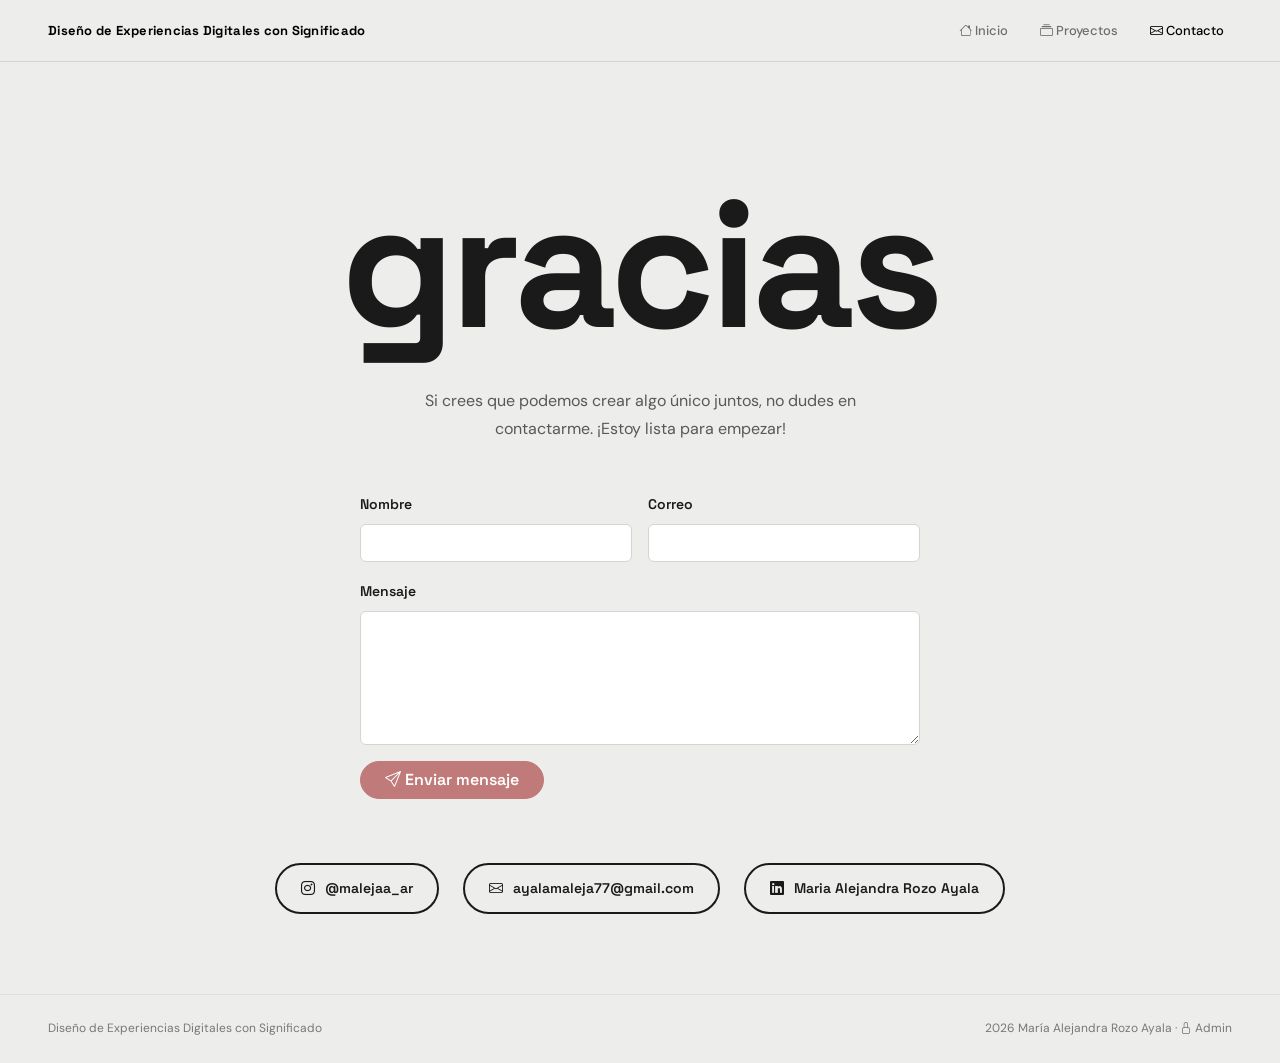
==== contacto.html @ 719b24a4 "feat: páginas proyectos/contacto/admin, Bootstrap e iconos, scripts de cada página Co-Authored-By: C" ====
<!DOCTYPE html>
<html lang="es">
<head>
  <meta charset="UTF-8" />
  <meta name="viewport" content="width=device-width, initial-scale=1.0" />
  <title>Contacto — María Alejandra Rozo Ayala</title>
  <link rel="preconnect" href="https://fonts.googleapis.com" />
  <link rel="preconnect" href="https://fonts.gstatic.com" crossorigin />
  <link href="https://fonts.googleapis.com/css2?family=Space+Grotesk:wght@400;500;600;700&family=DM+Sans:ital,wght@0,300;0,400;0,500;1,400&family=Dancing+Script:wght@600;700&display=swap" rel="stylesheet" />
  <link href="https://cdn.jsdelivr.net/npm/bootstrap@5.3.3/dist/css/bootstrap.min.css" rel="stylesheet" />
  <link href="https://cdn.jsdelivr.net/npm/bootstrap-icons@1.11.3/font/bootstrap-icons.min.css" rel="stylesheet" />
  <link rel="stylesheet" href="css/tokens.css" />
  <link rel="stylesheet" href="css/base.css" />
  <link rel="stylesheet" href="css/utilities.css" />
  <link rel="stylesheet" href="css/contact.css" />
  <link rel="stylesheet" href="css/bootstrap-overrides.css" />
</head>
<body>
  <nav class="navbar navbar-expand-md fixed-top site-nav">
    <div class="container-fluid px-3 px-md-5">
      <a class="navbar-brand" href="index.html">Diseño de Experiencias Digitales con Significado</a>
      <button class="navbar-toggler" type="button" data-bs-toggle="collapse" data-bs-target="#menu" aria-controls="menu" aria-expanded="false" aria-label="Abrir menú">
        <span class="navbar-toggler-icon"></span>
      </button>
      <div class="collapse navbar-collapse justify-content-end" id="menu">
        <ul class="navbar-nav gap-md-3">
          <li class="nav-item"><a class="nav-link" href="index.html"><i class="bi bi-house"></i> Inicio</a></li>
          <li class="nav-item"><a class="nav-link" href="proyectos.html"><i class="bi bi-collection"></i> Proyectos</a></li>
          <li class="nav-item"><a class="nav-link active" aria-current="page" href="contacto.html"><i class="bi bi-envelope"></i> Contacto</a></li>
        </ul>
      </div>
    </div>
  </nav>

  <main class="page-top">
    <section class="section contacto" id="contacto">
      <div class="section-inner contacto-inner">
        <h2 class="contacto-title">gracias</h2>
        <p class="contacto-sub">Si crees que podemos crear algo único juntos, no dudes en contactarme. ¡Estoy lista para empezar!</p>

        <form id="formulario-contacto" class="w-100 text-start mb-5" style="max-width: 560px" novalidate>
          <div class="row g-3">
            <div class="col-md-6">
              <label for="nombre" class="form-label">Nombre</label>
              <input type="text" class="form-control" id="nombre" name="nombre" required minlength="2" autocomplete="name" />
              <div class="invalid-feedback">Escribe tu nombre.</div>
            </div>
            <div class="col-md-6">
              <label for="correo" class="form-label">Correo</label>
              <input type="email" class="form-control" id="correo" name="email" required autocomplete="email" />
              <div class="invalid-feedback">Escribe un correo válido.</div>
            </div>
            <div class="col-12">
              <label for="mensaje" class="form-label">Mensaje</label>
              <textarea class="form-control" id="mensaje" name="mensaje" rows="5" required minlength="10"></textarea>
              <div class="invalid-feedback">Cuéntame un poco más (mínimo 10 caracteres).</div>
            </div>
            <input type="text" name="_gotcha" tabindex="-1" autocomplete="off" style="display:none" aria-hidden="true" />
            <div class="col-12">
              <button type="submit" class="btn btn-brand px-4" id="btn-enviar"><i class="bi bi-send"></i> Enviar mensaje</button>
            </div>
          </div>
          <div id="estado-contacto" class="mt-3" role="status" aria-live="polite"></div>
        </form>

        <div class="contact-links">
          <a href="https://instagram.com/malejaa_ar" class="contact-link" target="_blank" rel="noopener noreferrer"><i class="bi bi-instagram"></i> @malejaa_ar</a>
          <a href="mailto:ayalamaleja77@gmail.com" class="contact-link"><i class="bi bi-envelope"></i> ayalamaleja77@gmail.com</a>
          <a href="https://www.linkedin.com/in/maría-alejandra-rozo-ayala/" class="contact-link" target="_blank" rel="noopener noreferrer"><i class="bi bi-linkedin"></i> Maria Alejandra Rozo Ayala</a>
        </div>
      </div>
    </section>
  </main>

  <footer class="footer">
    <span class="nav-tagline">Diseño de Experiencias Digitales con Significado</span>
    <span>2026 María Alejandra Rozo Ayala · <a href="admin.html"><i class="bi bi-lock"></i> Admin</a></span>
  </footer>

  <script src="https://cdn.jsdelivr.net/npm/bootstrap@5.3.3/dist/js/bootstrap.bundle.min.js"></script>
  <script src="js/config.js"></script>
  <script src="js/contacto.js"></script>
</body>
</html>
---- css/tokens.css ----
/* ============================================
   TOKENS DE DISEÑO — María Alejandra Rozo
   ============================================ */

:root {
  /* Colores */
  --bg:        #EDEDEB;   /* fondo gris cálido de toda la página */
  --ink:       #1A1A1A;   /* negro casi puro para el texto */
  --accent:    #C17A7A;   /* tu rosado de marca */
  --accent-lt: rgba(193, 122, 122, 0.12);  /* rosado muy transparente */
  --white:     #FFFFFF;   /* blanco puro para tarjetas */
  --gray:      #888888;   /* gris medio para texto secundario */
  --gray-lt:   #D5D5D3;   /* gris claro para bordes */

  /* Tipografías */
  --font-display: 'Space Grotesk', sans-serif;
  --font-body:    'DM Sans', sans-serif;
  --font-script:  'Dancing Script', cursive;

  /* Espaciado */
  --space-xs:  8px;
  --space-sm:  16px;
  --space-md:  32px;
  --space-lg:  48px;
  --space-xl:  80px;
  --space-2xl: 120px;

  /* Contenedor */
  --max-width: 1200px;
  --padding-x: 48px;

  /* Bordes */
  --radius:    6px;
  --radius-lg: 12px;
  --radius-pill: 100px;

  /* Sombras */
  --shadow-sm: 0 2px 8px rgba(0, 0, 0, 0.08);
  --shadow-md: 0 4px 16px rgba(193, 122, 122, 0.12);
}
---- css/base.css ----
/* ============================================
   BASE — Reset y estilos globales
   ============================================ */

/* Aplica a TODOS los elementos de la página.
   Elimina márgenes y rellenos por defecto del navegador.
   border-box hace que el padding NO sume al ancho total */
*, *::before, *::after {
  box-sizing: border-box;
  margin: 0;
  padding: 0;
}

/* Scroll suave al hacer clic en los enlaces del nav (#sobre-mi, etc.)
   antialiased hace el texto más nítido en pantallas Mac/Safari */
html {
  scroll-behavior: smooth;
  -webkit-font-smoothing: antialiased;
}

/* Estilos base de toda la página */
body {
  background: var(--bg);        /* fondo gris cálido #EDEDEB */
  color: var(--ink);            /* texto negro #1A1A1A */
  font-family: var(--font-body);/* DM Sans como fuente base */
  font-size: 16px;              /* tamaño base de todo el texto */
  line-height: 1.65;            /* interlineado cómodo para leer */
  overflow-x: hidden;           /* evita scroll horizontal indeseado */
}

/* Imágenes responsivas por defecto:
   - nunca más anchas que su contenedor
   - block elimina el espacio raro que aparece debajo
   - border-radius da esquinas suaves a todas las imágenes */
img {
  max-width: 100%;
  display: block;
  border-radius: var(--radius);
}

/* Elimina el azul y subrayado de los enlaces por defecto.
   inherit = heredan el color del texto que los rodea */
a {
  color: inherit;
  text-decoration: none;
}

/* Elimina las viñetas de todas las listas.
   En el portafolio usamos flechas → personalizadas */
ul {
  list-style: none;
}

/* ---- Secciones ---- */

/* Padding vertical de 80px en todas las secciones.
   El 0 significa sin padding izquierda ni derecha */
.section {
  padding: var(--space-xl) 0;
}

/* Contenedor interior de cada sección:
   - max-width limita el ancho a 1200px
   - margin: 0 auto centra el bloque horizontalmente
   - padding lateral da respiro a los lados */
.section-inner {
  max-width: var(--max-width);
  margin: 0 auto;
  padding: 0 var(--padding-x);
}

/* ---- Eyebrow (etiqueta pequeña sobre los títulos) ---- */

/* Texto pequeño en rosado que aparece sobre cada título de sección.
   Ej: "introducción", "trayectoria", "mi formación" */
.section-eyebrow {
  font-family: var(--font-display); /* Space Grotesk */
  font-size: 11px;
  font-weight: 700;
  letter-spacing: 0.14em;          /* espaciado entre letras elegante */
  text-transform: uppercase;        /* convierte a MAYÚSCULAS desde CSS */
  color: var(--accent);            /* rosado #C17A7A */
  margin-bottom: var(--space-sm);  /* espacio debajo antes del título */
}

/* ---- Títulos XL ---- */

/* Título gigante de cada sección.
   clamp(mínimo, ideal, máximo) lo hace automáticamente responsivo:
   - mínimo: 48px (móvil)
   - ideal: 7% del ancho de pantalla
   - máximo: 96px (pantallas grandes) */
.section-title-xl {
  font-family: var(--font-display);
  font-weight: 700;
  font-size: clamp(48px, 7vw, 96px);
  line-height: 1;
  letter-spacing: -0.03em;         /* letras ligeramente más juntas */
  margin-bottom: var(--space-md);
}

/* ---- Nombre en script (Dancing Script rosado) ---- */

/* Usado en el hero y en la sección Sobre mí
   para el nombre "María Alejandra" en cursiva */
.accent-script {
  font-family: var(--font-script);  /* Dancing Script */
  font-weight: 600;
  color: var(--accent);             /* rosado #C17A7A */
  font-size: 0.85em;                /* 85% del tamaño del h2 que lo contiene */
}

/* ---- Layout split 50/50 ---- */

/* Divide el contenido en dos columnas iguales.
   Usado en Educación y Experiencia (título+foto) */
.split {
  display: grid;
  grid-template-columns: 1fr 1fr;  /* dos columnas de igual tamaño */
  gap: var(--space-xl);            /* 80px entre columnas */
  align-items: start;              /* alinea desde arriba, no desde el centro */
}

/* ---- Placeholders de imágenes ---- */

/* Caja gris para mostrar mientras no hay imagen real.
   Se reemplaza con <img> cuando las fotos están listas */
.photo-placeholder {
  background: var(--gray-lt);
  border-radius: var(--radius);
  display: flex;
  align-items: center;
  justify-content: center;
  color: var(--gray);
  font-size: 13px;
  font-style: italic;
}

/* Variante ancha (para imágenes paisaje) */
.photo-placeholder.photo-wide { width: 100%; height: 340px; }

/* Variante alta (para retratos/fotos verticales) */
.photo-placeholder.photo-tall { width: 100%; height: 480px; }

/* ---- Responsive ---- */

/* En pantallas de 900px o menos (tablets y móviles): */
@media (max-width: 900px) {

  /* Reduce el padding lateral de 48px a 24px
     para dar más espacio al contenido */
  :root {
    --padding-x: 24px;
  }

  /* Las dos columnas se apilan en una sola columna */
  .split {
    grid-template-columns: 1fr;
    gap: var(--space-md);
  }
}

/* Si el usuario activó "reducir movimiento" en su sistema operativo
   (por epilepsia u otras condiciones), desactiva el scroll suave.
   Es una decisión de accesibilidad */
@media (prefers-reduced-motion: reduce) {
  html { scroll-behavior: auto; }
}
---- css/utilities.css ----
/* ============================================
   UTILITIES — Marquee, Wavy Dividers, helpers
   Elementos compartidos que no pertenecen a
   ninguna sección específica del sitio
   ============================================ */

/* ---- MARQUEE ---- */

/* La "ventana" del marquee.
   overflow:hidden esconde el texto que se sale por los lados.
   Los bordes rosados enmarcan la franja del texto animado */
.marquee-wrap {
  overflow: hidden;
  padding: 14px 0;
  background: transparent;
  border-top: 1px solid rgba(193, 122, 122, 0.35);    /* línea rosada arriba */
  border-bottom: 1px solid rgba(193, 122, 122, 0.35); /* línea rosada abajo */
}

/* El contenedor interior que se mueve de derecha a izquierda.
   white-space:nowrap evita que el texto salte a otra línea */
.marquee-track {
  display: flex;
  gap: 32px;                          /* espacio entre cada palabra */
  white-space: nowrap;                /* todo en una sola fila horizontal */
  animation: marquee 22s linear infinite; /* animación continua cada 22s */
  font-family: var(--font-display);   /* Space Grotesk */
  font-weight: 500;
  font-size: 13px;
  letter-spacing: 0.06em;
  text-transform: uppercase;
  color: var(--ink);
}

/* El punto separador · entre palabras se pinta en rosado */
.marquee-track .dot {
  color: var(--accent);
}

/* Definición de la animación del marquee.
   Mueve el track -50% hacia la izquierda (no -100% porque
   el texto está duplicado en HTML para que el loop sea continuo
   y sin cortes visibles) */
@keyframes marquee {
  0%   { transform: translateX(0); }     /* posición inicial */
  100% { transform: translateX(-50%); }  /* posición final: mitad del recorrido */
}

/* Accesibilidad: si el usuario configuró "reducir movimiento"
   en su sistema operativo, la animación se detiene */
@media (prefers-reduced-motion: reduce) {
  .marquee-track { animation: none; }
}

/* ---- DIVISOR ONDULADO SVG ---- */

/* Contenedor de la línea ondulada rosada entre secciones.
   line-height:0 elimina el espacio extra debajo del SVG */
.wavy-divider {
  width: 100%;
  line-height: 0;
  overflow: visible;
  padding: 10px 0;
}

/* El SVG se estira al 100% del ancho de la pantalla.
   La onda siempre va de borde a borde */
.wavy-divider svg {
  width: 100%;
  height: 32px;
  display: block;
  overflow: visible;
}

/* Clase extra por si se necesita voltear la onda
   (actualmente sin transformación aplicada) */
.wavy-flip {
  transform: none;
}

/* ---- ROLE TAGS (etiquetas de rol) ---- */

/* Las etiquetas rosadas de "Diseño UX", "Investigación UX", etc.
   Solo tienen borde y texto en rosado, sin fondo (estilo outline) */
.role-tag {
  font-family: var(--font-display);  /* Space Grotesk */
  font-size: 11px;
  font-weight: 600;
  letter-spacing: 0.08em;
  text-transform: uppercase;          /* texto en MAYÚSCULAS */
  border: 1px solid var(--accent);   /* borde rosado */
  color: var(--accent);              /* texto rosado */
  padding: 6px 16px;
  border-radius: var(--radius-pill); /* forma de cápsula ovalada */
  display: inline-block;
}

/* ---- FOOTER ---- */

/* Pie de página con tagline a la izquierda y copyright a la derecha.
   justify-content:space-between los separa automáticamente.
   opacity:0.55 lo hace discreto para no competir con el contenido */
.footer {
  padding: 24px var(--padding-x);
  border-top: 1px solid var(--gray-lt); /* línea divisora arriba */
  display: flex;
  justify-content: space-between;       /* tagline izq, copyright der */
  align-items: center;
  font-size: 12px;
  opacity: 0.55;                        /* semi-transparente, discreto */
}

/* En móvil el footer se apila verticalmente y se centra */
@media (max-width: 600px) {
  .footer {
    flex-direction: column; /* de fila pasa a columna */
    gap: 6px;
    text-align: center;
  }
}
---- css/contact.css ----
/* ============================================
   CONTACT — Contacto
   Controla el cierre del portafolio:
   título gigante, párrafo y botones de contacto
   ============================================ */

/* Sección centrada con el mismo fondo de la página.
   text-align:center centra todo el texto de una vez */
.contacto {
  background: var(--bg);
  text-align: center;
  padding-top: var(--space-xl);    /* 80px arriba */
  padding-bottom: var(--space-xl); /* 80px abajo */
}

/* Contenedor interior.
   flex en columna apila título, párrafo y botones.
   align-items:center los centra horizontalmente */
.contacto-inner {
  display: flex;
  flex-direction: column; /* apila elementos verticalmente */
  align-items: center;    /* centra horizontalmente */
}

/* ---- Título gigante "gracias" ---- */

/* El título más grande del sitio.
   clamp(80px, 14vw, 180px) — rango mayor que el hero
   porque es el cierre impactante del portafolio */
.contacto-title {
  font-family: var(--font-display); /* Space Grotesk */
  font-weight: 700;
  font-size: clamp(80px, 14vw, 180px); /* responsivo: mín 80px, máx 180px */
  line-height: 1;
  letter-spacing: -0.03em;             /* letras más juntas */
  margin-bottom: var(--space-md);      /* espacio antes del párrafo */
}

/* Clase legacy — ya no se usa en el HTML actual */
.big-script {
  display: none;
}

/* ---- Párrafo de invitación ---- */

/* Texto debajo del título.
   max-width:520px evita líneas demasiado largas
   (importante para legibilidad de texto centrado).
   opacity:0.7 lo hace secundario respecto al título */
.contacto-sub {
  font-size: 16px;
  line-height: 1.75;
  max-width: 520px;          /* ancho máximo para legibilidad */
  opacity: 0.7;              /* tenue, información secundaria */
  margin-bottom: var(--space-lg); /* 48px antes de los botones */
}

/* ---- Botones de contacto ---- */

/* Contenedor de los tres botones.
   flex-wrap:wrap permite que salten a la siguiente línea
   si no caben en una sola fila */
.contact-links {
  display: flex;
  gap: 24px;               /* espacio entre botones */
  flex-wrap: wrap;         /* salto de línea si no caben */
  justify-content: center; /* centra los botones */
}

/* Cada botón de contacto.
   inline-flex permite que el botón ocupe solo el espacio
   que necesita (no todo el ancho como block).
   align-items:center centra ícono y texto verticalmente.
   border:2px más grueso que tarjetas (1px) para más peso visual.
   border-radius:100px forma de cápsula ovalada */
.contact-link {
  display: inline-flex;
  align-items: center;              /* ícono y texto centrados */
  gap: 10px;                        /* espacio entre ícono y texto */
  font-family: var(--font-display); /* Space Grotesk */
  font-size: 14px;
  font-weight: 600;
  padding: 12px 24px;               /* espacio interno del botón */
  border: 2px solid var(--ink);     /* borde negro grueso */
  border-radius: var(--radius-pill);/* forma de cápsula 100px */

  /* Anima tres propiedades suavemente al hacer hover */
  transition: background 0.2s, color 0.2s, border-color 0.2s;
}

/* Al hacer hover el botón se invierte completamente:
   fondo negro, texto blanco/gris claro.
   El ícono SVG también cambia porque usa currentColor */
.contact-link:hover {
  background: var(--ink); /* fondo negro */
  color: var(--bg);       /* texto gris claro */
}

/* El ícono SVG nunca se encoge dentro del flex
   aunque el botón sea pequeño */
.contact-link svg {
  flex-shrink: 0; /* tamaño fijo siempre */
}

/* ---- Responsive ---- */

/* En móvil (600px o menos):
   los tres botones se apilan verticalmente.
   Cada botón ocupa el ancho completo hasta 300px */
@media (max-width: 600px) {
  .contact-links {
    flex-direction: column; /* de fila pasa a columna */
    align-items: center;
    gap: 14px;
  }

  .contact-link {
    width: 100%;            /* ocupa el ancho completo */
    max-width: 300px;       /* pero nunca más de 300px */
    justify-content: center;/* centra ícono y texto */
  }
}
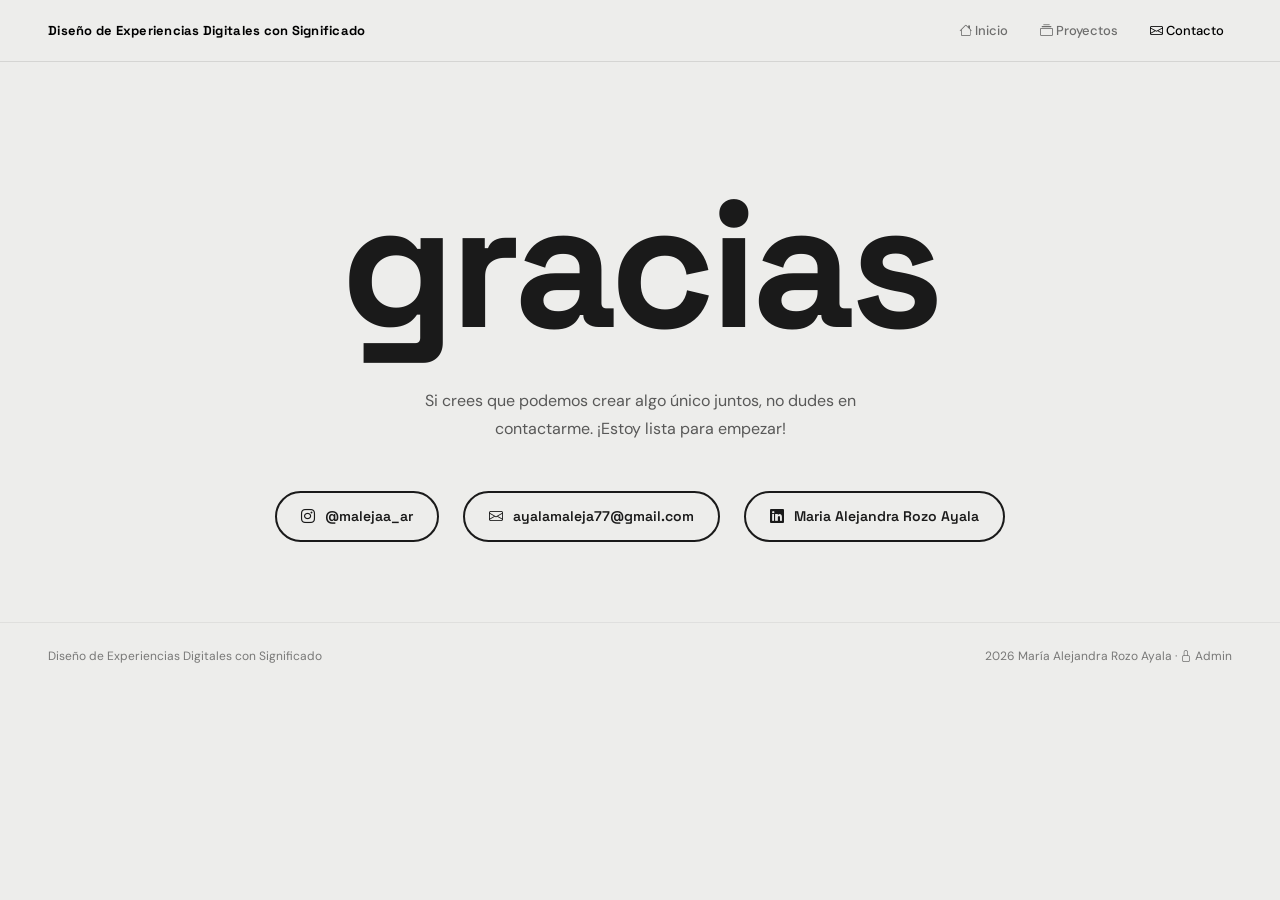
==== commit 79d83856: "refactor: quitar el formulario de contacto (sin servicio de envío) Co-Authored-By: Claude Sonnet 5 <" ====
--- a/contacto.html
+++ b/contacto.html
@@ -38,30 +38,6 @@
         <h2 class="contacto-title">gracias</h2>
         <p class="contacto-sub">Si crees que podemos crear algo único juntos, no dudes en contactarme. ¡Estoy lista para empezar!</p>
 
-        <form id="formulario-contacto" class="w-100 text-start mb-5" style="max-width: 560px" novalidate>
-          <div class="row g-3">
-            <div class="col-md-6">
-              <label for="nombre" class="form-label">Nombre</label>
-              <input type="text" class="form-control" id="nombre" name="nombre" required minlength="2" autocomplete="name" />
-              <div class="invalid-feedback">Escribe tu nombre.</div>
-            </div>
-            <div class="col-md-6">
-              <label for="correo" class="form-label">Correo</label>
-              <input type="email" class="form-control" id="correo" name="email" required autocomplete="email" />
-              <div class="invalid-feedback">Escribe un correo válido.</div>
-            </div>
-            <div class="col-12">
-              <label for="mensaje" class="form-label">Mensaje</label>
-              <textarea class="form-control" id="mensaje" name="mensaje" rows="5" required minlength="10"></textarea>
-              <div class="invalid-feedback">Cuéntame un poco más (mínimo 10 caracteres).</div>
-            </div>
-            <input type="text" name="_gotcha" tabindex="-1" autocomplete="off" style="display:none" aria-hidden="true" />
-            <div class="col-12">
-              <button type="submit" class="btn btn-brand px-4" id="btn-enviar"><i class="bi bi-send"></i> Enviar mensaje</button>
-            </div>
-          </div>
-          <div id="estado-contacto" class="mt-3" role="status" aria-live="polite"></div>
-        </form>
 
         <div class="contact-links">
           <a href="https://instagram.com/malejaa_ar" class="contact-link" target="_blank" rel="noopener noreferrer"><i class="bi bi-instagram"></i> @malejaa_ar</a>
@@ -78,7 +54,5 @@
   </footer>
 
   <script src="https://cdn.jsdelivr.net/npm/bootstrap@5.3.3/dist/js/bootstrap.bundle.min.js"></script>
-  <script src="js/config.js"></script>
-  <script src="js/contacto.js"></script>
 </body>
 </html>
